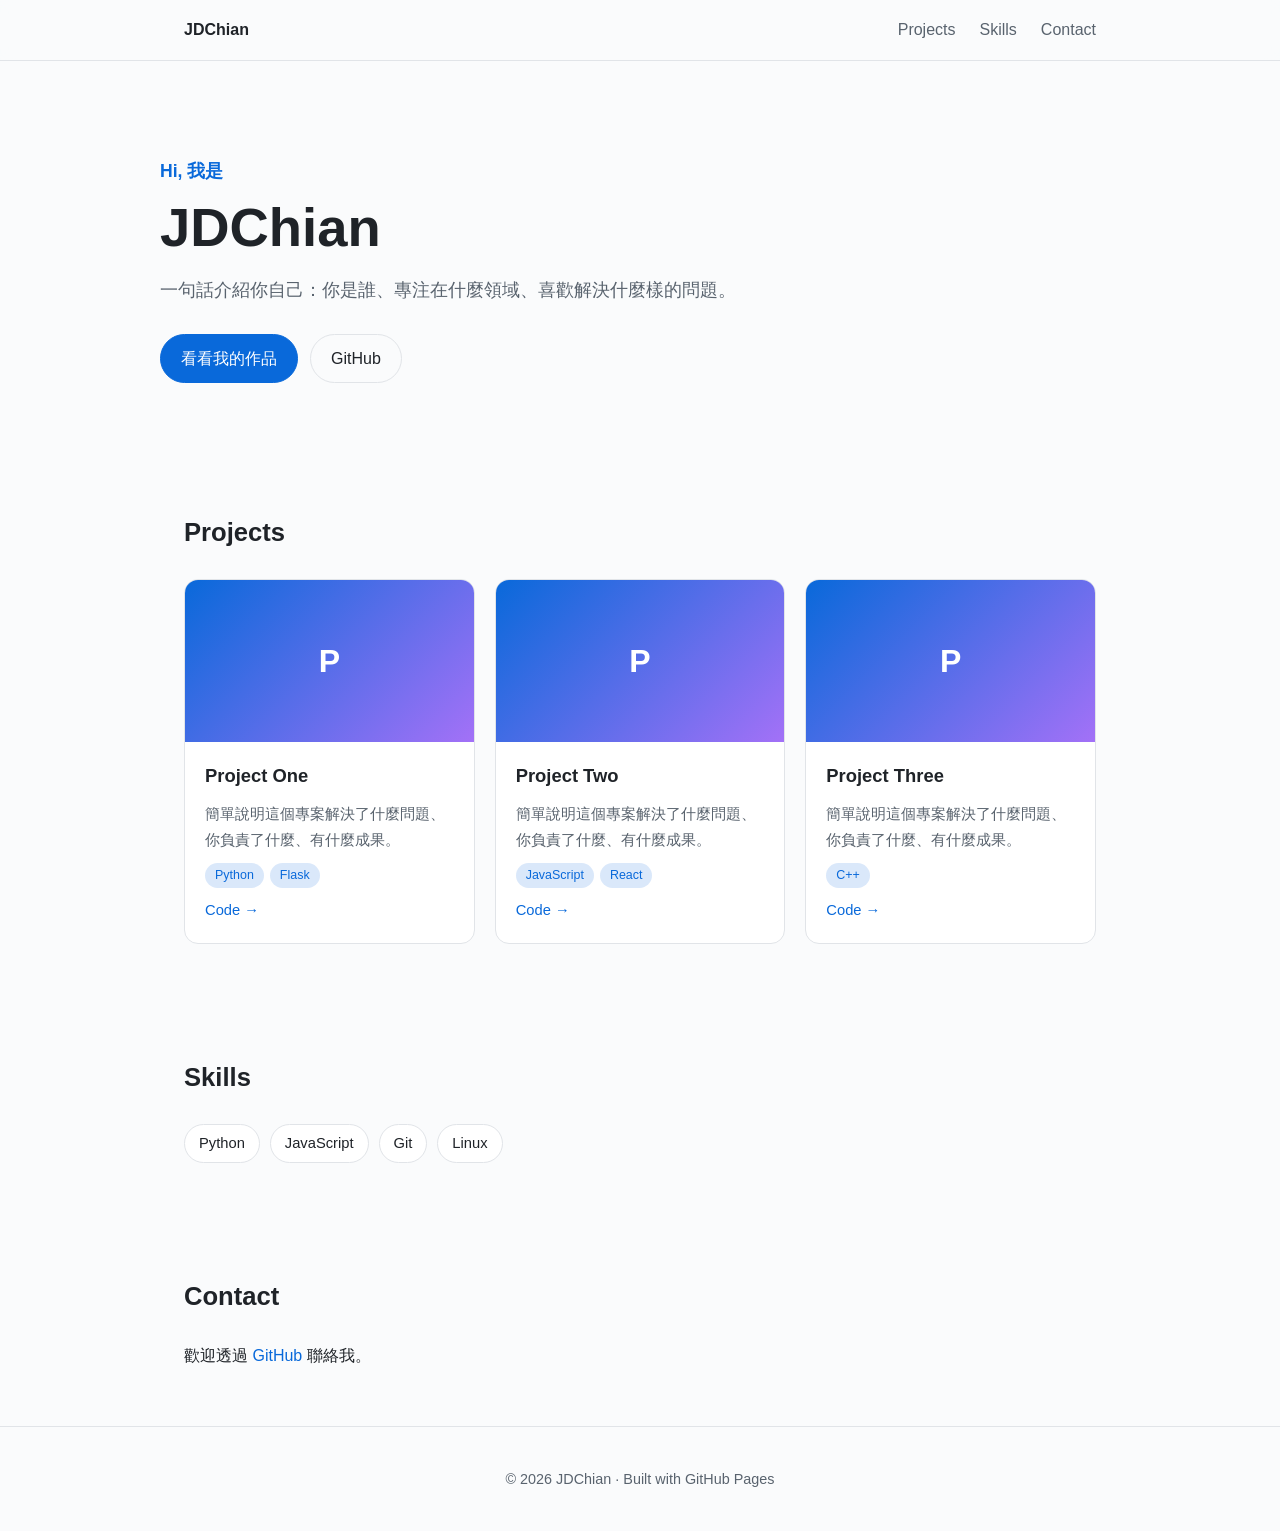
==== index.html @ 61b079cb "Add initial portfolio page Co-Authored-By: Claude Opus 5.5 <noreply@anthropic.com> Claude-Session: h" ====
<!DOCTYPE html>
<html lang="zh-Hant">
<head>
  <meta charset="UTF-8" />
  <meta name="viewport" content="width=device-width, initial-scale=1.0" />
  <title>JDChian · Portfolio</title>
  <meta name="description" content="JDChian 的個人作品集" />
  <style>
    :root {
      --bg: #0e1116;
      --surface: #161b22;
      --border: #2a313c;
      --text: #e6edf3;
      --muted: #8b949e;
      --accent: #58a6ff;
      --radius: 14px;
    }
    @media (prefers-color-scheme: light) {
      :root {
        --bg: #fafbfc;
        --surface: #ffffff;
        --border: #e1e4e8;
        --text: #1f2328;
        --muted: #59636e;
        --accent: #0969da;
      }
    }
    * { box-sizing: border-box; margin: 0; padding: 0; }
    html { scroll-behavior: smooth; }
    body {
      font-family: -apple-system, BlinkMacSystemFont, "Segoe UI", "Noto Sans TC", "PingFang TC", "Microsoft JhengHei", sans-serif;
      background: var(--bg);
      color: var(--text);
      line-height: 1.7;
    }
    a { color: var(--accent); text-decoration: none; }
    a:hover { text-decoration: underline; }
    .container { max-width: 960px; margin: 0 auto; padding: 0 24px; }

    /* Nav */
    nav {
      position: sticky; top: 0; z-index: 10;
      background: color-mix(in srgb, var(--bg) 85%, transparent);
      backdrop-filter: blur(8px);
      border-bottom: 1px solid var(--border);
    }
    nav .container { display: flex; justify-content: space-between; align-items: center; height: 60px; }
    nav .logo { font-weight: 700; color: var(--text); }
    nav ul { list-style: none; display: flex; gap: 24px; }
    nav ul a { color: var(--muted); }
    nav ul a:hover { color: var(--text); text-decoration: none; }

    /* Hero */
    .hero { padding: 96px 0 72px; }
    .hero .hi { color: var(--accent); font-weight: 600; margin-bottom: 8px; }
    .hero h1 { font-size: clamp(2.2rem, 6vw, 3.4rem); line-height: 1.2; margin-bottom: 16px; }
    .hero p { color: var(--muted); max-width: 600px; font-size: 1.1rem; }
    .hero .links { margin-top: 28px; display: flex; gap: 12px; flex-wrap: wrap; }
    .btn {
      display: inline-block; padding: 10px 20px; border-radius: 999px;
      border: 1px solid var(--border); color: var(--text); font-weight: 500;
    }
    .btn.primary { background: var(--accent); border-color: var(--accent); color: #fff; }
    .btn:hover { text-decoration: none; opacity: .85; }

    /* Sections */
    section { padding: 56px 0; }
    section h2 { font-size: 1.6rem; margin-bottom: 24px; }

    /* Projects */
    .grid { display: grid; grid-template-columns: repeat(auto-fill, minmax(280px, 1fr)); gap: 20px; }
    .card {
      background: var(--surface); border: 1px solid var(--border); border-radius: var(--radius);
      overflow: hidden; display: flex; flex-direction: column;
      transition: transform .15s ease, border-color .15s ease;
    }
    .card:hover { transform: translateY(-3px); border-color: var(--accent); }
    .card .thumb {
      aspect-ratio: 16 / 9; background: linear-gradient(135deg, var(--accent), #a371f7);
      display: flex; align-items: center; justify-content: center;
      color: #fff; font-size: 2rem; font-weight: 700;
    }
    .card .thumb img { width: 100%; height: 100%; object-fit: cover; }
    .card .body { padding: 18px 20px 20px; display: flex; flex-direction: column; gap: 10px; flex: 1; }
    .card h3 { font-size: 1.15rem; }
    .card p { color: var(--muted); font-size: .95rem; flex: 1; }
    .tags { display: flex; flex-wrap: wrap; gap: 6px; }
    .tag {
      font-size: .78rem; padding: 2px 10px; border-radius: 999px;
      background: color-mix(in srgb, var(--accent) 15%, transparent); color: var(--accent);
    }
    .card .actions { display: flex; gap: 16px; font-size: .92rem; }

    /* Skills */
    .skills { display: flex; flex-wrap: wrap; gap: 10px; }
    .skills span {
      padding: 6px 14px; border: 1px solid var(--border); border-radius: 999px;
      background: var(--surface); font-size: .92rem;
    }

    footer { padding: 40px 0; border-top: 1px solid var(--border); color: var(--muted); font-size: .9rem; text-align: center; }
  </style>
</head>
<body>
  <nav>
    <div class="container">
      <a href="#" class="logo">JDChian</a>
      <ul>
        <li><a href="#projects">Projects</a></li>
        <li><a href="#skills">Skills</a></li>
        <li><a href="#contact">Contact</a></li>
      </ul>
    </div>
  </nav>

  <header class="hero container">
    <p class="hi">Hi, 我是</p>
    <h1>JDChian</h1>
    <!-- TODO: 改成你的自我介紹 -->
    <p>一句話介紹你自己：你是誰、專注在什麼領域、喜歡解決什麼樣的問題。</p>
    <div class="links">
      <a class="btn primary" href="#projects">看看我的作品</a>
      <a class="btn" href="https://github.com/JDChian" target="_blank" rel="noopener">GitHub</a>
    </div>
  </header>

  <section id="projects">
    <div class="container">
      <h2>Projects</h2>
      <div class="grid" id="project-grid"></div>
    </div>
  </section>

  <section id="skills">
    <div class="container">
      <h2>Skills</h2>
      <div class="skills" id="skill-list"></div>
    </div>
  </section>

  <section id="contact">
    <div class="container">
      <h2>Contact</h2>
      <!-- TODO: 換成你的聯絡方式 -->
      <p>歡迎透過 <a href="https://github.com/JDChian" target="_blank" rel="noopener">GitHub</a> 聯絡我。</p>
    </div>
  </section>

  <footer>
    <div class="container">© <span id="year"></span> JDChian · Built with GitHub Pages</div>
  </footer>

  <script>
    // ===== 在這裡編輯你的專案 =====
    // image: 可以放截圖路徑（例如 "images/project1.png"），留空會顯示漸層色塊
    // repo / demo: 留空就不會顯示該連結
    const projects = [
      {
        title: "Project One",
        description: "簡單說明這個專案解決了什麼問題、你負責了什麼、有什麼成果。",
        tags: ["Python", "Flask"],
        image: "",
        repo: "https://github.com/JDChian",
        demo: ""
      },
      {
        title: "Project Two",
        description: "簡單說明這個專案解決了什麼問題、你負責了什麼、有什麼成果。",
        tags: ["JavaScript", "React"],
        image: "",
        repo: "https://github.com/JDChian",
        demo: ""
      },
      {
        title: "Project Three",
        description: "簡單說明這個專案解決了什麼問題、你負責了什麼、有什麼成果。",
        tags: ["C++"],
        image: "",
        repo: "https://github.com/JDChian",
        demo: ""
      }
    ];

    // ===== 在這裡編輯你的技能 =====
    const skills = ["Python", "JavaScript", "Git", "Linux"];

    // ----- 以下不需要修改 -----
    const esc = s => String(s).replace(/[&<>"']/g, c => ({ "&": "&amp;", "<": "&lt;", ">": "&gt;", '"': "&quot;", "'": "&#39;" }[c]));

    document.getElementById("project-grid").innerHTML = projects.map(p => `
      <article class="card">
        <div class="thumb">${p.image ? `<img src="${esc(p.image)}" alt="${esc(p.title)}" loading="lazy">` : esc(p.title.charAt(0))}</div>
        <div class="body">
          <h3>${esc(p.title)}</h3>
          <p>${esc(p.description)}</p>
          <div class="tags">${p.tags.map(t => `<span class="tag">${esc(t)}</span>`).join("")}</div>
          <div class="actions">
            ${p.repo ? `<a href="${esc(p.repo)}" target="_blank" rel="noopener">Code →</a>` : ""}
            ${p.demo ? `<a href="${esc(p.demo)}" target="_blank" rel="noopener">Demo →</a>` : ""}
          </div>
        </div>
      </article>`).join("");

    document.getElementById("skill-list").innerHTML = skills.map(s => `<span>${esc(s)}</span>`).join("");
    document.getElementById("year").textContent = new Date().getFullYear();
  </script>
</body>
</html>
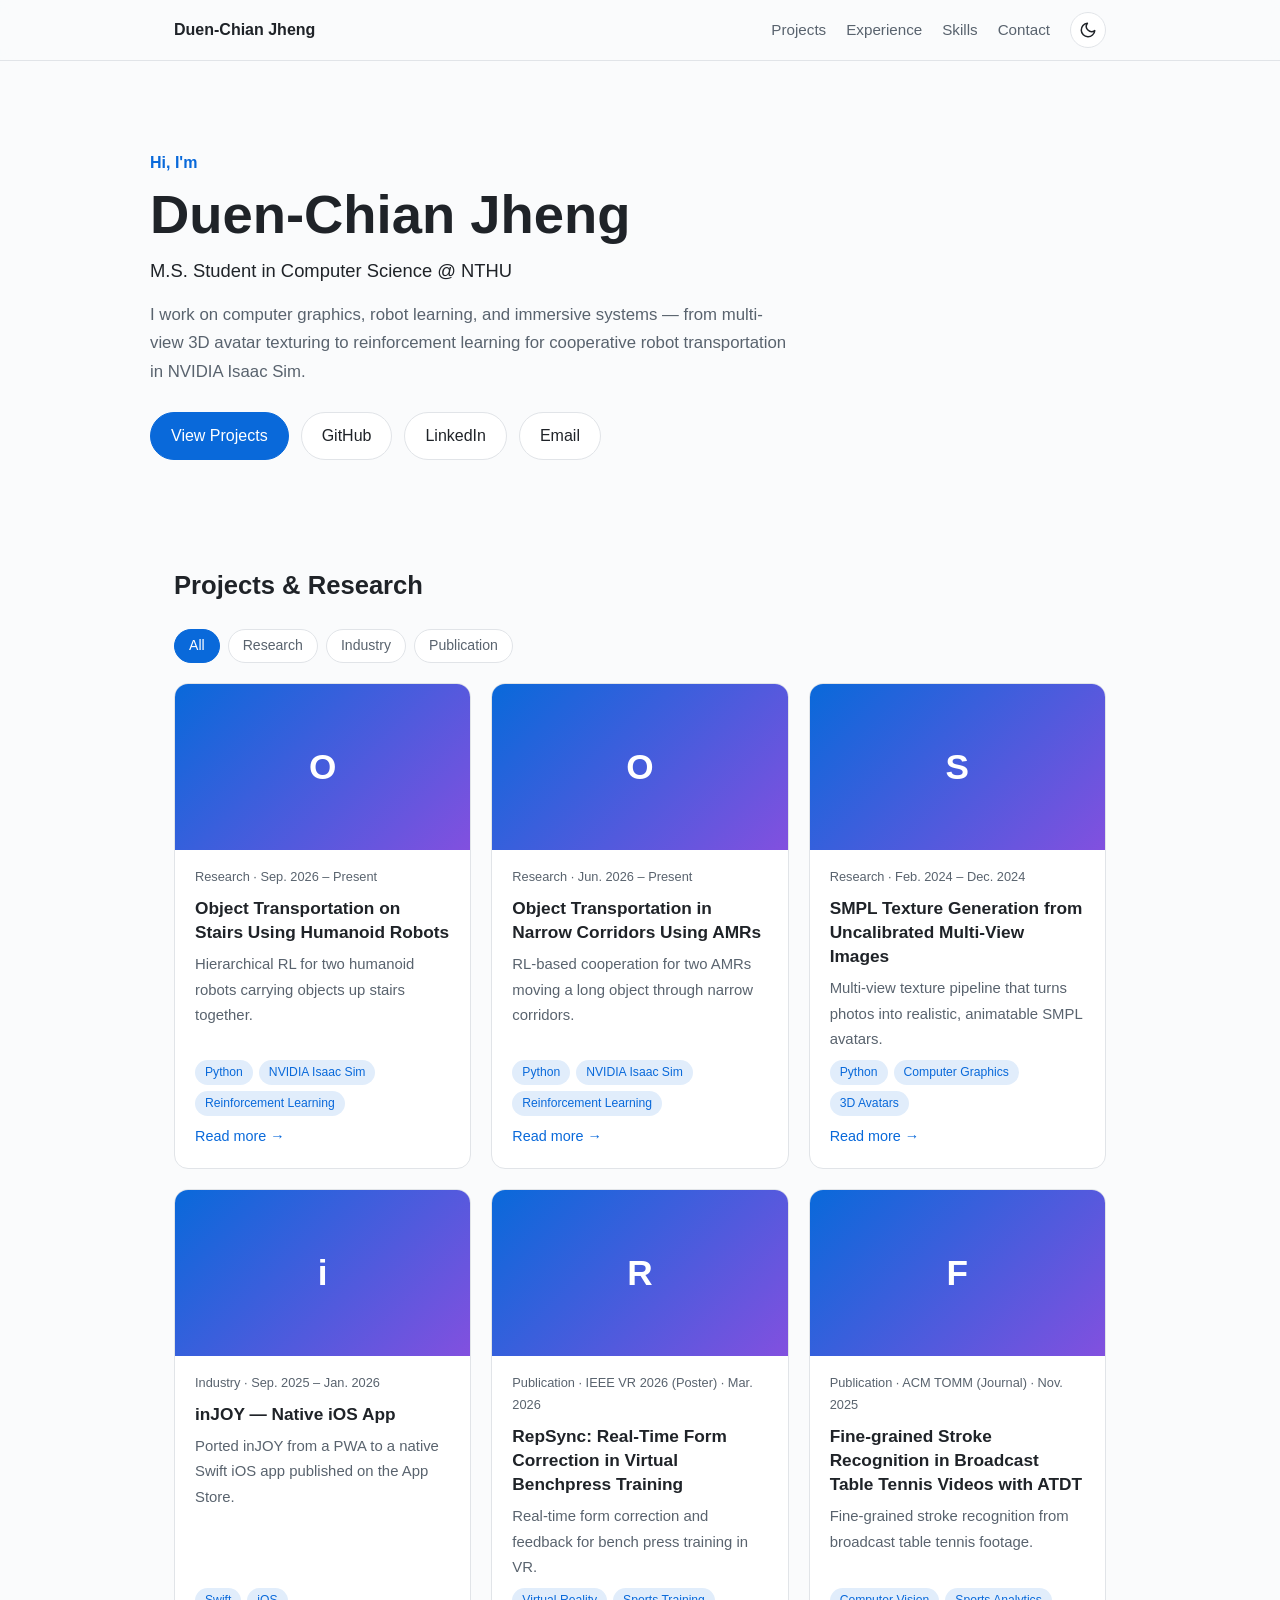
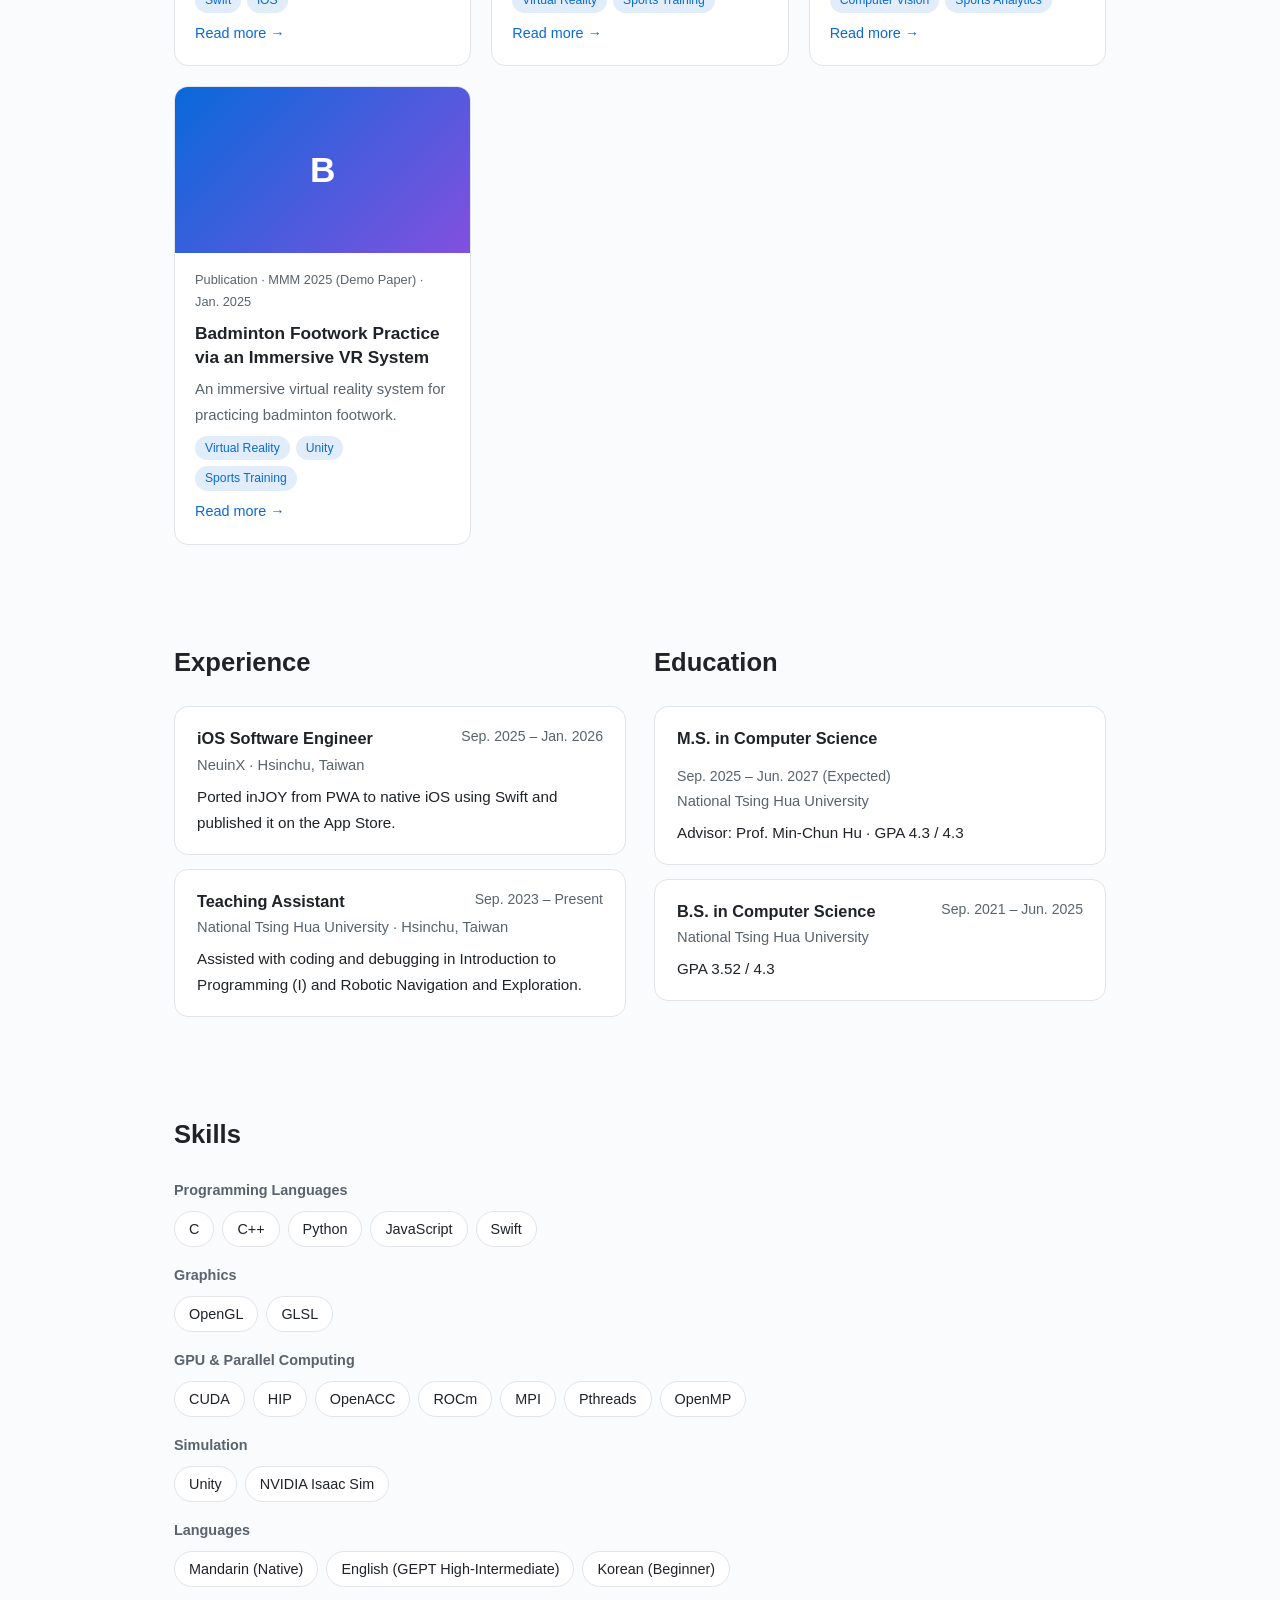
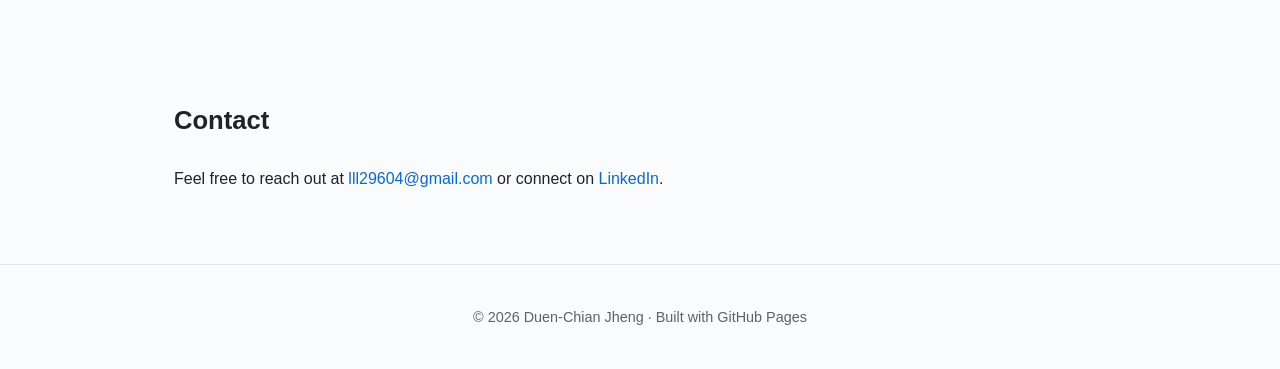
==== commit 6d8ebad8: "Build portfolio from resume: light/dark toggle, project detail pages Co-Authored-By: Claude Opus 5.5" ====
--- a/index.html
+++ b/index.html
@@ -1,207 +1,117 @@
 <!DOCTYPE html>
-<html lang="zh-Hant">
+<html lang="en" data-theme="light">
 <head>
   <meta charset="UTF-8" />
   <meta name="viewport" content="width=device-width, initial-scale=1.0" />
-  <title>JDChian · Portfolio</title>
-  <meta name="description" content="JDChian 的個人作品集" />
-  <style>
-    :root {
-      --bg: #0e1116;
-      --surface: #161b22;
-      --border: #2a313c;
-      --text: #e6edf3;
-      --muted: #8b949e;
-      --accent: #58a6ff;
-      --radius: 14px;
-    }
-    @media (prefers-color-scheme: light) {
-      :root {
-        --bg: #fafbfc;
-        --surface: #ffffff;
-        --border: #e1e4e8;
-        --text: #1f2328;
-        --muted: #59636e;
-        --accent: #0969da;
-      }
-    }
-    * { box-sizing: border-box; margin: 0; padding: 0; }
-    html { scroll-behavior: smooth; }
-    body {
-      font-family: -apple-system, BlinkMacSystemFont, "Segoe UI", "Noto Sans TC", "PingFang TC", "Microsoft JhengHei", sans-serif;
-      background: var(--bg);
-      color: var(--text);
-      line-height: 1.7;
-    }
-    a { color: var(--accent); text-decoration: none; }
-    a:hover { text-decoration: underline; }
-    .container { max-width: 960px; margin: 0 auto; padding: 0 24px; }
-
-    /* Nav */
-    nav {
-      position: sticky; top: 0; z-index: 10;
-      background: color-mix(in srgb, var(--bg) 85%, transparent);
-      backdrop-filter: blur(8px);
-      border-bottom: 1px solid var(--border);
-    }
-    nav .container { display: flex; justify-content: space-between; align-items: center; height: 60px; }
-    nav .logo { font-weight: 700; color: var(--text); }
-    nav ul { list-style: none; display: flex; gap: 24px; }
-    nav ul a { color: var(--muted); }
-    nav ul a:hover { color: var(--text); text-decoration: none; }
-
-    /* Hero */
-    .hero { padding: 96px 0 72px; }
-    .hero .hi { color: var(--accent); font-weight: 600; margin-bottom: 8px; }
-    .hero h1 { font-size: clamp(2.2rem, 6vw, 3.4rem); line-height: 1.2; margin-bottom: 16px; }
-    .hero p { color: var(--muted); max-width: 600px; font-size: 1.1rem; }
-    .hero .links { margin-top: 28px; display: flex; gap: 12px; flex-wrap: wrap; }
-    .btn {
-      display: inline-block; padding: 10px 20px; border-radius: 999px;
-      border: 1px solid var(--border); color: var(--text); font-weight: 500;
-    }
-    .btn.primary { background: var(--accent); border-color: var(--accent); color: #fff; }
-    .btn:hover { text-decoration: none; opacity: .85; }
-
-    /* Sections */
-    section { padding: 56px 0; }
-    section h2 { font-size: 1.6rem; margin-bottom: 24px; }
-
-    /* Projects */
-    .grid { display: grid; grid-template-columns: repeat(auto-fill, minmax(280px, 1fr)); gap: 20px; }
-    .card {
-      background: var(--surface); border: 1px solid var(--border); border-radius: var(--radius);
-      overflow: hidden; display: flex; flex-direction: column;
-      transition: transform .15s ease, border-color .15s ease;
-    }
-    .card:hover { transform: translateY(-3px); border-color: var(--accent); }
-    .card .thumb {
-      aspect-ratio: 16 / 9; background: linear-gradient(135deg, var(--accent), #a371f7);
-      display: flex; align-items: center; justify-content: center;
-      color: #fff; font-size: 2rem; font-weight: 700;
-    }
-    .card .thumb img { width: 100%; height: 100%; object-fit: cover; }
-    .card .body { padding: 18px 20px 20px; display: flex; flex-direction: column; gap: 10px; flex: 1; }
-    .card h3 { font-size: 1.15rem; }
-    .card p { color: var(--muted); font-size: .95rem; flex: 1; }
-    .tags { display: flex; flex-wrap: wrap; gap: 6px; }
-    .tag {
-      font-size: .78rem; padding: 2px 10px; border-radius: 999px;
-      background: color-mix(in srgb, var(--accent) 15%, transparent); color: var(--accent);
-    }
-    .card .actions { display: flex; gap: 16px; font-size: .92rem; }
-
-    /* Skills */
-    .skills { display: flex; flex-wrap: wrap; gap: 10px; }
-    .skills span {
-      padding: 6px 14px; border: 1px solid var(--border); border-radius: 999px;
-      background: var(--surface); font-size: .92rem;
-    }
-
-    footer { padding: 40px 0; border-top: 1px solid var(--border); color: var(--muted); font-size: .9rem; text-align: center; }
-  </style>
+  <title>Duen-Chian Jheng · Portfolio</title>
+  <meta name="description" content="Portfolio of Duen-Chian Jheng — computer graphics, robot learning, and immersive systems." />
+  <script src="assets/theme.js"></script>
+  <script src="assets/data.js"></script>
+  <link rel="stylesheet" href="assets/style.css" />
 </head>
 <body>
-  <nav>
-    <div class="container">
-      <a href="#" class="logo">JDChian</a>
-      <ul>
-        <li><a href="#projects">Projects</a></li>
-        <li><a href="#skills">Skills</a></li>
-        <li><a href="#contact">Contact</a></li>
-      </ul>
-    </div>
-  </nav>
+  <nav id="nav"></nav>
 
   <header class="hero container">
-    <p class="hi">Hi, 我是</p>
-    <h1>JDChian</h1>
-    <!-- TODO: 改成你的自我介紹 -->
-    <p>一句話介紹你自己：你是誰、專注在什麼領域、喜歡解決什麼樣的問題。</p>
-    <div class="links">
-      <a class="btn primary" href="#projects">看看我的作品</a>
-      <a class="btn" href="https://github.com/JDChian" target="_blank" rel="noopener">GitHub</a>
-    </div>
+    <p class="hi">Hi, I'm</p>
+    <h1 id="name"></h1>
+    <p class="subtitle" id="title"></p>
+    <p class="intro" id="intro"></p>
+    <div class="links" id="hero-links"></div>
   </header>
 
   <section id="projects">
     <div class="container">
-      <h2>Projects</h2>
+      <h2>Projects &amp; Research</h2>
+      <div class="filters" id="filters"></div>
       <div class="grid" id="project-grid"></div>
+    </div>
+  </section>
+
+  <section id="experience">
+    <div class="container two-col">
+      <div>
+        <h2>Experience</h2>
+        <div class="timeline" id="exp-list"></div>
+      </div>
+      <div>
+        <h2>Education</h2>
+        <div class="timeline" id="edu-list"></div>
+      </div>
     </div>
   </section>
 
   <section id="skills">
     <div class="container">
       <h2>Skills</h2>
-      <div class="skills" id="skill-list"></div>
+      <div id="skill-groups"></div>
     </div>
   </section>
 
   <section id="contact">
     <div class="container">
       <h2>Contact</h2>
-      <!-- TODO: 換成你的聯絡方式 -->
-      <p>歡迎透過 <a href="https://github.com/JDChian" target="_blank" rel="noopener">GitHub</a> 聯絡我。</p>
+      <p id="contact-text"></p>
     </div>
   </section>
 
-  <footer>
-    <div class="container">© <span id="year"></span> JDChian · Built with GitHub Pages</div>
-  </footer>
+  <footer><div class="container">© <span id="year"></span> Duen-Chian Jheng · Built with GitHub Pages</div></footer>
 
   <script>
-    // ===== 在這裡編輯你的專案 =====
-    // image: 可以放截圖路徑（例如 "images/project1.png"），留空會顯示漸層色塊
-    // repo / demo: 留空就不會顯示該連結
-    const projects = [
-      {
-        title: "Project One",
-        description: "簡單說明這個專案解決了什麼問題、你負責了什麼、有什麼成果。",
-        tags: ["Python", "Flask"],
-        image: "",
-        repo: "https://github.com/JDChian",
-        demo: ""
-      },
-      {
-        title: "Project Two",
-        description: "簡單說明這個專案解決了什麼問題、你負責了什麼、有什麼成果。",
-        tags: ["JavaScript", "React"],
-        image: "",
-        repo: "https://github.com/JDChian",
-        demo: ""
-      },
-      {
-        title: "Project Three",
-        description: "簡單說明這個專案解決了什麼問題、你負責了什麼、有什麼成果。",
-        tags: ["C++"],
-        image: "",
-        repo: "https://github.com/JDChian",
-        demo: ""
-      }
-    ];
+    document.getElementById("nav").innerHTML = navHTML(true);
+    document.getElementById("name").textContent = PROFILE.name;
+    document.getElementById("title").textContent = PROFILE.title;
+    document.getElementById("intro").textContent = PROFILE.intro;
+    document.getElementById("hero-links").innerHTML =
+      '<a class="btn primary" href="#projects">View Projects</a>' +
+      '<a class="btn" href="' + esc(PROFILE.github) + '" target="_blank" rel="noopener">GitHub</a>' +
+      '<a class="btn" href="' + esc(PROFILE.linkedin) + '" target="_blank" rel="noopener">LinkedIn</a>' +
+      '<a class="btn" href="mailto:' + esc(PROFILE.email) + '">Email</a>';
 
-    // ===== 在這裡編輯你的技能 =====
-    const skills = ["Python", "JavaScript", "Git", "Linux"];
+    // Projects + filter
+    const cats = ["All", ...new Set(PROJECTS.map(p => p.category))];
+    let current = "All";
+    function renderProjects() {
+      document.getElementById("filters").innerHTML = cats.map(c =>
+        `<button class="${c === current ? "active" : ""}" onclick="current='${esc(c)}';renderProjects()">${esc(c)}</button>`).join("");
+      document.getElementById("project-grid").innerHTML = PROJECTS
+        .filter(p => current === "All" || p.category === current)
+        .map(p => `
+          <a class="card" href="project.html?id=${encodeURIComponent(p.id)}">
+            <div class="thumb">${thumbHTML(p)}</div>
+            <div class="body">
+              <div class="meta">${esc(p.category)} · ${esc(p.period)}</div>
+              <h3>${esc(p.title)}</h3>
+              <p>${esc(p.short)}</p>
+              <div class="tags">${p.tags.map(t => `<span class="tag">${esc(t)}</span>`).join("")}</div>
+              <span class="more">Read more →</span>
+            </div>
+          </a>`).join("");
+    }
+    renderProjects();
 
-    // ----- 以下不需要修改 -----
-    const esc = s => String(s).replace(/[&<>"']/g, c => ({ "&": "&amp;", "<": "&lt;", ">": "&gt;", '"': "&quot;", "'": "&#39;" }[c]));
+    document.getElementById("exp-list").innerHTML = EXPERIENCE.map(e => `
+      <div class="item">
+        <div class="head"><strong>${esc(e.role)}</strong><span class="when">${esc(e.period)}</span></div>
+        <div class="sub">${esc(e.org)} · ${esc(e.place)}</div>
+        <p>${esc(e.detail)}</p>
+      </div>`).join("");
 
-    document.getElementById("project-grid").innerHTML = projects.map(p => `
-      <article class="card">
-        <div class="thumb">${p.image ? `<img src="${esc(p.image)}" alt="${esc(p.title)}" loading="lazy">` : esc(p.title.charAt(0))}</div>
-        <div class="body">
-          <h3>${esc(p.title)}</h3>
-          <p>${esc(p.description)}</p>
-          <div class="tags">${p.tags.map(t => `<span class="tag">${esc(t)}</span>`).join("")}</div>
-          <div class="actions">
-            ${p.repo ? `<a href="${esc(p.repo)}" target="_blank" rel="noopener">Code →</a>` : ""}
-            ${p.demo ? `<a href="${esc(p.demo)}" target="_blank" rel="noopener">Demo →</a>` : ""}
-          </div>
-        </div>
-      </article>`).join("");
+    document.getElementById("edu-list").innerHTML = EDUCATION.map(e => `
+      <div class="item">
+        <div class="head"><strong>${esc(e.degree)}</strong><span class="when">${esc(e.period)}</span></div>
+        <div class="sub">${esc(e.school)}</div>
+        <p>${esc(e.detail)}</p>
+      </div>`).join("");
 
-    document.getElementById("skill-list").innerHTML = skills.map(s => `<span>${esc(s)}</span>`).join("");
+    document.getElementById("skill-groups").innerHTML = Object.entries(SKILLS).map(([g, list]) => `
+      <div class="skill-group">
+        <h4>${esc(g)}</h4>
+        <div class="skills">${list.map(s => `<span>${esc(s)}</span>`).join("")}</div>
+      </div>`).join("");
+
+    document.getElementById("contact-text").innerHTML =
+      `Feel free to reach out at <a href="mailto:${esc(PROFILE.email)}">${esc(PROFILE.email)}</a> or connect on <a href="${esc(PROFILE.linkedin)}" target="_blank" rel="noopener">LinkedIn</a>.`;
     document.getElementById("year").textContent = new Date().getFullYear();
   </script>
 </body>
--- a/assets/style.css
+++ b/assets/style.css
@@ -0,0 +1,146 @@
+:root,
+[data-theme="light"] {
+  --bg: #fafbfc;
+  --surface: #ffffff;
+  --border: #e1e4e8;
+  --text: #1f2328;
+  --muted: #59636e;
+  --accent: #0969da;
+  --accent-2: #8250df;
+}
+[data-theme="dark"] {
+  --bg: #0e1116;
+  --surface: #161b22;
+  --border: #2a313c;
+  --text: #e6edf3;
+  --muted: #8b949e;
+  --accent: #58a6ff;
+  --accent-2: #a371f7;
+}
+:root { --radius: 14px; }
+
+* { box-sizing: border-box; margin: 0; padding: 0; }
+html { scroll-behavior: smooth; }
+body {
+  font-family: -apple-system, BlinkMacSystemFont, "Segoe UI", "Noto Sans TC", "PingFang TC", "Microsoft JhengHei", sans-serif;
+  background: var(--bg);
+  color: var(--text);
+  line-height: 1.7;
+  transition: background .2s ease, color .2s ease;
+}
+a { color: var(--accent); text-decoration: none; }
+a:hover { text-decoration: underline; }
+.container { max-width: 980px; margin: 0 auto; padding: 0 24px; }
+
+/* Nav */
+nav {
+  position: sticky; top: 0; z-index: 10;
+  background: color-mix(in srgb, var(--bg) 85%, transparent);
+  backdrop-filter: blur(8px);
+  border-bottom: 1px solid var(--border);
+}
+.nav-inner { display: flex; justify-content: space-between; align-items: center; height: 60px; gap: 16px; }
+.logo { font-weight: 700; color: var(--text); white-space: nowrap; }
+.logo:hover { text-decoration: none; }
+.nav-right { display: flex; align-items: center; gap: 20px; }
+nav ul { list-style: none; display: flex; gap: 20px; }
+nav ul a { color: var(--muted); font-size: .95rem; }
+nav ul a:hover { color: var(--text); text-decoration: none; }
+.theme-btn {
+  width: 36px; height: 36px; border-radius: 50%;
+  border: 1px solid var(--border); background: var(--surface); color: var(--text);
+  display: inline-flex; align-items: center; justify-content: center; cursor: pointer;
+}
+.theme-btn:hover { border-color: var(--accent); }
+[data-theme="light"] .icon-sun, [data-theme="dark"] .icon-moon { display: none; }
+@media (max-width: 640px) { nav ul { display: none; } }
+
+/* Hero */
+.hero { padding: 88px 0 56px; }
+.hero .hi { color: var(--accent); font-weight: 600; margin-bottom: 6px; }
+.hero h1 { font-size: clamp(2.2rem, 6vw, 3.4rem); line-height: 1.2; margin-bottom: 8px; }
+.hero .subtitle { font-size: 1.15rem; font-weight: 500; margin-bottom: 14px; }
+.hero p.intro { color: var(--muted); max-width: 640px; font-size: 1.05rem; }
+.links { margin-top: 26px; display: flex; gap: 12px; flex-wrap: wrap; }
+.btn {
+  display: inline-block; padding: 9px 20px; border-radius: 999px;
+  border: 1px solid var(--border); color: var(--text); font-weight: 500; background: var(--surface);
+}
+.btn.primary { background: var(--accent); border-color: var(--accent); color: #fff; }
+.btn:hover { text-decoration: none; opacity: .85; }
+
+/* Sections */
+section { padding: 48px 0; }
+section h2 { font-size: 1.6rem; margin-bottom: 22px; }
+
+/* Filter */
+.filters { display: flex; gap: 8px; flex-wrap: wrap; margin-bottom: 20px; }
+.filters button {
+  font: inherit; font-size: .88rem; padding: 4px 14px; border-radius: 999px; cursor: pointer;
+  border: 1px solid var(--border); background: var(--surface); color: var(--muted);
+}
+.filters button.active { background: var(--accent); border-color: var(--accent); color: #fff; }
+
+/* Project cards */
+.grid { display: grid; grid-template-columns: repeat(auto-fill, minmax(280px, 1fr)); gap: 20px; }
+.card {
+  background: var(--surface); border: 1px solid var(--border); border-radius: var(--radius);
+  overflow: hidden; display: flex; flex-direction: column; color: var(--text);
+  transition: transform .15s ease, border-color .15s ease, box-shadow .15s ease;
+}
+.card:hover { transform: translateY(-3px); border-color: var(--accent); text-decoration: none; box-shadow: 0 8px 24px rgba(0,0,0,.08); }
+.thumb {
+  aspect-ratio: 16 / 9; background: linear-gradient(135deg, var(--accent), var(--accent-2));
+  display: flex; align-items: center; justify-content: center;
+  color: #fff; font-size: 2.2rem; font-weight: 700; overflow: hidden;
+}
+.thumb img { width: 100%; height: 100%; object-fit: cover; }
+.card .body { padding: 16px 20px 20px; display: flex; flex-direction: column; gap: 8px; flex: 1; }
+.card .meta { font-size: .8rem; color: var(--muted); }
+.card h3 { font-size: 1.08rem; line-height: 1.4; }
+.card p { color: var(--muted); font-size: .93rem; flex: 1; }
+.card .more { font-size: .9rem; color: var(--accent); }
+.tags { display: flex; flex-wrap: wrap; gap: 6px; }
+.tag {
+  font-size: .76rem; padding: 2px 10px; border-radius: 999px;
+  background: color-mix(in srgb, var(--accent) 12%, transparent); color: var(--accent);
+}
+
+/* Timeline (experience / education) */
+.timeline { display: flex; flex-direction: column; gap: 14px; }
+.item {
+  background: var(--surface); border: 1px solid var(--border); border-radius: var(--radius);
+  padding: 18px 22px;
+}
+.item .head { display: flex; justify-content: space-between; gap: 12px; flex-wrap: wrap; }
+.item .head strong { font-size: 1.02rem; }
+.item .when { color: var(--muted); font-size: .88rem; white-space: nowrap; }
+.item .sub { color: var(--muted); font-size: .92rem; }
+.item p { margin-top: 6px; font-size: .95rem; }
+.two-col { display: grid; grid-template-columns: 1fr 1fr; gap: 28px; }
+@media (max-width: 760px) { .two-col { grid-template-columns: 1fr; } }
+
+/* Skills */
+.skill-group { margin-bottom: 16px; }
+.skill-group h4 { font-size: .9rem; color: var(--muted); font-weight: 600; margin-bottom: 8px; }
+.skills { display: flex; flex-wrap: wrap; gap: 8px; }
+.skills span {
+  padding: 5px 14px; border: 1px solid var(--border); border-radius: 999px;
+  background: var(--surface); font-size: .9rem;
+}
+
+/* Project detail page */
+.back { display: inline-block; margin: 32px 0 20px; color: var(--muted); }
+.detail .thumb { border-radius: var(--radius); margin-bottom: 28px; font-size: 3.5rem; aspect-ratio: 21 / 9; }
+.detail .category { color: var(--accent); font-weight: 600; font-size: .9rem; }
+.detail h1 { font-size: clamp(1.7rem, 4.5vw, 2.4rem); line-height: 1.25; margin: 6px 0 10px; }
+.detail .info { color: var(--muted); margin-bottom: 14px; }
+.detail .tags { margin-bottom: 28px; }
+.detail h2 { font-size: 1.25rem; margin: 30px 0 10px; }
+.detail ul.highlights { padding-left: 22px; }
+.detail ul.highlights li { margin-bottom: 6px; }
+.pager { display: flex; justify-content: space-between; gap: 16px; margin: 56px 0 24px; padding-top: 24px; border-top: 1px solid var(--border); font-size: .93rem; }
+.pager a { max-width: 45%; }
+.pager .label { display: block; color: var(--muted); font-size: .8rem; }
+
+footer { padding: 40px 0; margin-top: 24px; border-top: 1px solid var(--border); color: var(--muted); font-size: .9rem; text-align: center; }
